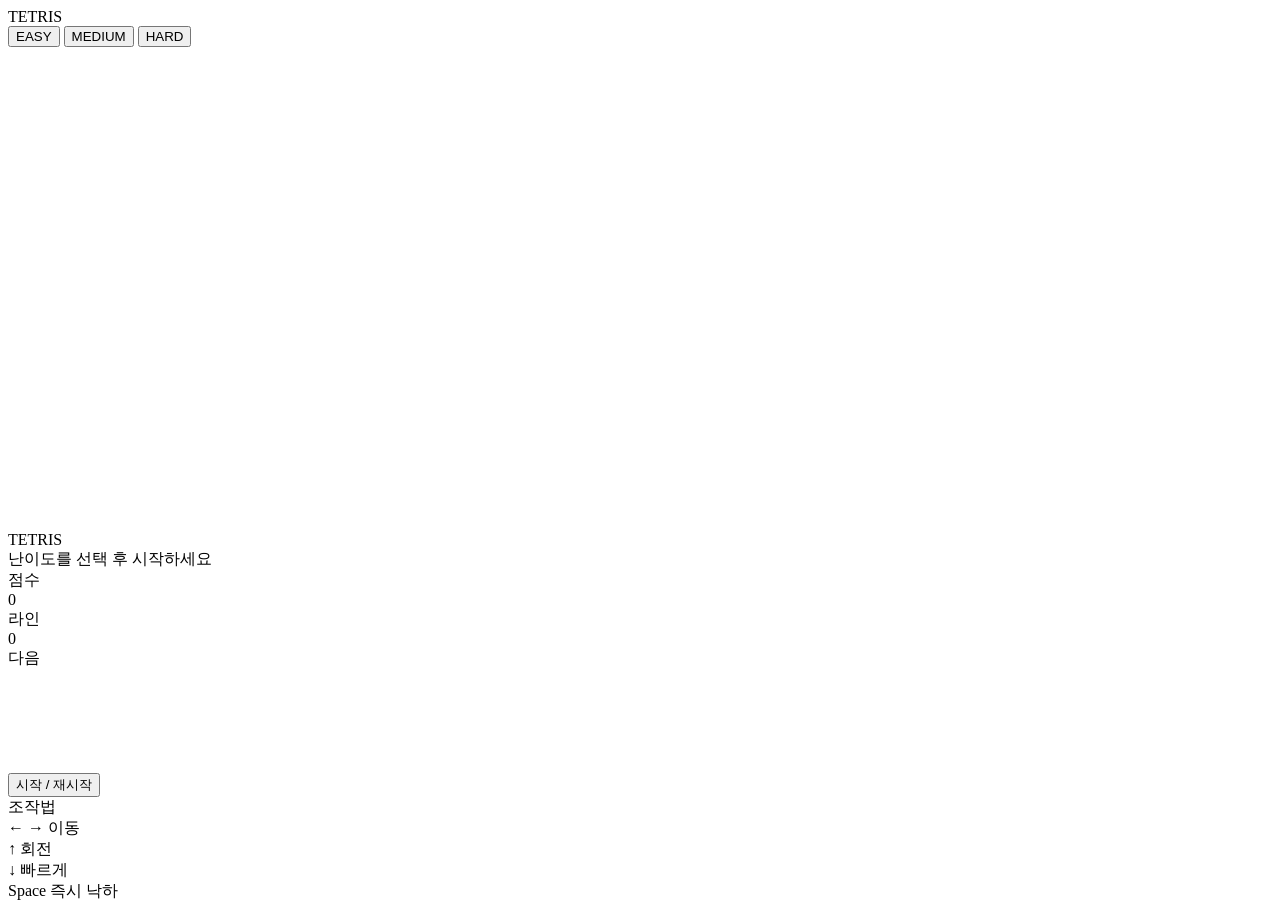
==== index.html @ 0c6dada8 "Update index.html" ====
<!DOCTYPE html>
<html lang="ko">
<head>
  <meta charset="UTF-8" />
  <meta name="viewport" content="width=device-width, initial-scale=1.0" />
  <title>테트리스</title>
  <link rel="stylesheet" href="style.css" />
</head>
<body>
  <div id="app">
    <div id="title">TETRIS</div>

    <div id="difficulty-bar">
      <button class="diff-btn active" data-diff="easy">EASY</button>
      <button class="diff-btn" data-diff="medium">MEDIUM</button>
      <button class="diff-btn" data-diff="hard">HARD</button>
    </div>

    <div id="game-area">
      <div id="board-wrap">
        <canvas id="board" width="240" height="480"></canvas>
        <div id="overlay">
          <div id="overlay-title">TETRIS</div>
          <div id="overlay-sub">난이도를 선택 후 시작하세요</div>
        </div>
      </div>
      <div id="side">
        <div class="panel">
          <div class="panel-label">점수</div>
          <div class="panel-value" id="score">0</div>
        </div>
        <div class="panel">
          <div class="panel-label">라인</div>
          <div class="panel-value" id="lines">0</div>
        </div>
        <div class="panel">
          <div class="panel-label">다음</div>
          <canvas id="next" width="100" height="100"></canvas>
        </div>
        <button id="btn-start">시작 / 재시작</button>
        <div class="panel">
          <div class="panel-label">조작법</div>
          <div id="controls-hint">
            ← → 이동<br />
            ↑ 회전<br />
            ↓ 빠르게<br />
            Space 즉시 낙하
          </div>
        </div>
      </div>
    </div>
  </div>
  <script src="tetris.js"></script>
</body>
</html>
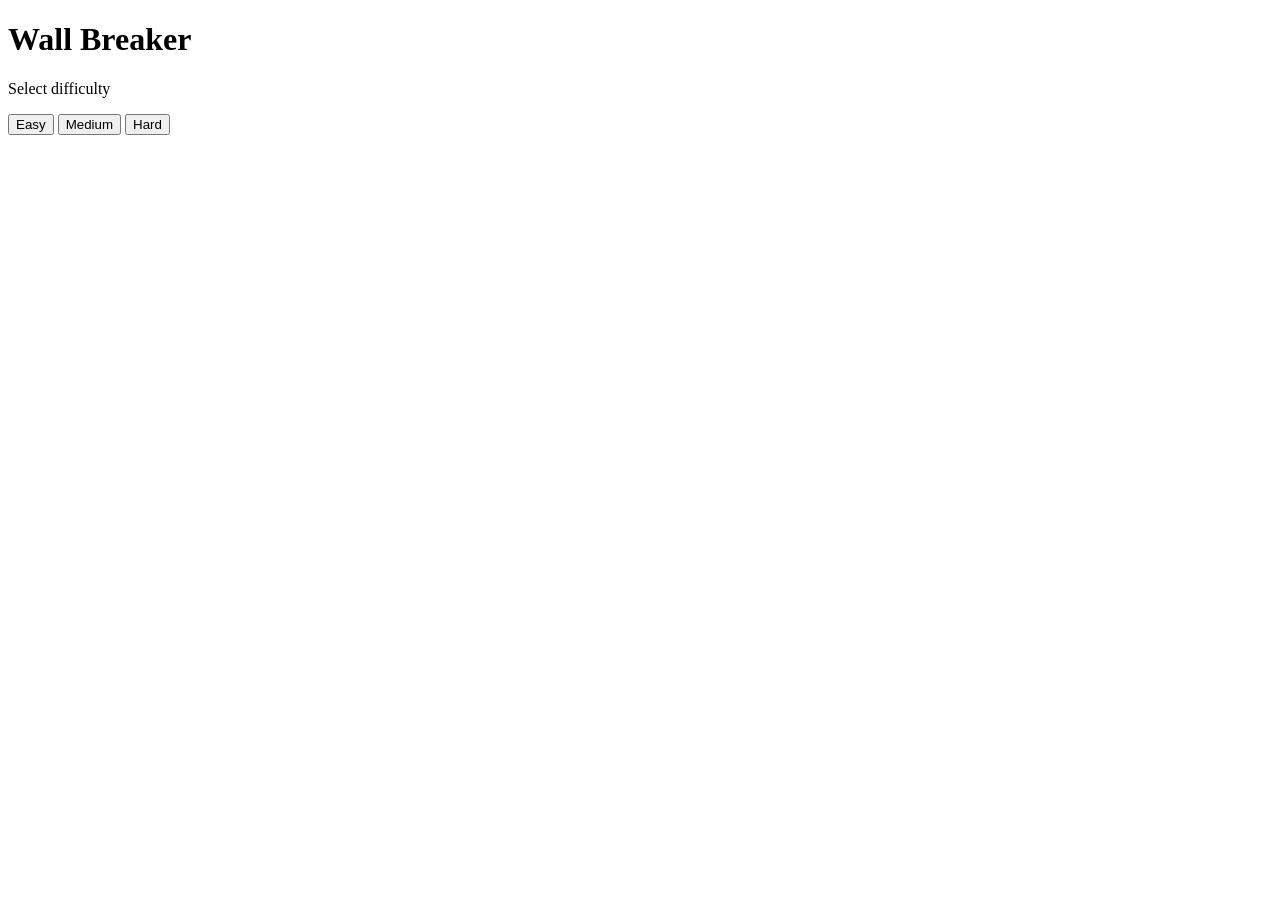
==== commit cccf94ed: "Replace Tetris with Wall Breaker in index.html" ====
--- a/index.html
+++ b/index.html
@@ -1,56 +1,46 @@
 <!DOCTYPE html>
-<html lang="ko">
+<html lang="en">
 <head>
   <meta charset="UTF-8" />
-  <meta name="viewport" content="width=device-width, initial-scale=1.0" />
-  <title>테트리스</title>
+  <meta name="viewport" content="width=device-width, initial-scale=1.0"/>
+  <title>Wall Breaker</title>
   <link rel="stylesheet" href="style.css" />
 </head>
 <body>
-  <div id="app">
-    <div id="title">TETRIS</div>
 
-    <div id="difficulty-bar">
-      <button class="diff-btn active" data-diff="easy">EASY</button>
-      <button class="diff-btn" data-diff="medium">MEDIUM</button>
-      <button class="diff-btn" data-diff="hard">HARD</button>
+  <div id="wb-wrap">
+
+    <!-- Mode selection screen -->
+    <div id="wb-mode-screen">
+      <h1>Wall Breaker</h1>
+      <p>Select difficulty</p>
+      <div id="wb-mode-btns">
+        <button class="wb-mode-btn" onclick="WB.startGame('easy')">Easy</button>
+        <button class="wb-mode-btn" onclick="WB.startGame('medium')">Medium</button>
+        <button class="wb-mode-btn" onclick="WB.startGame('hard')">Hard</button>
+      </div>
     </div>
 
-    <div id="game-area">
-      <div id="board-wrap">
-        <canvas id="board" width="240" height="480"></canvas>
-        <div id="overlay">
-          <div id="overlay-title">TETRIS</div>
-          <div id="overlay-sub">난이도를 선택 후 시작하세요</div>
-        </div>
+    <!-- Game screen (hidden until mode is chosen) -->
+    <div id="wb-game-screen" style="display:none;">
+      <div id="wb-hud">
+        <span>Score: <b id="wb-score">0</b></span>
+        <span>Level: <b id="wb-level">1</b></span>
+        <span id="wb-mode-label"></span>
+        <span>Lives: <b id="wb-lives">♥ ♥ ♥</b></span>
       </div>
-      <div id="side">
-        <div class="panel">
-          <div class="panel-label">점수</div>
-          <div class="panel-value" id="score">0</div>
-        </div>
-        <div class="panel">
-          <div class="panel-label">라인</div>
-          <div class="panel-value" id="lines">0</div>
-        </div>
-        <div class="panel">
-          <div class="panel-label">다음</div>
-          <canvas id="next" width="100" height="100"></canvas>
-        </div>
-        <button id="btn-start">시작 / 재시작</button>
-        <div class="panel">
-          <div class="panel-label">조작법</div>
-          <div id="controls-hint">
-            ← → 이동<br />
-            ↑ 회전<br />
-            ↓ 빠르게<br />
-            Space 즉시 낙하
-          </div>
-        </div>
+      <canvas id="wb-canvas" width="480" height="520"></canvas>
+      <div id="wb-msg">Press SPACE or click to launch</div>
+      <div id="wb-btns">
+        <button class="wb-btn" onclick="WB.backToMenu()">Menu</button>
+        <button class="wb-btn" onclick="WB.restart()">Restart</button>
       </div>
     </div>
+
   </div>
-  <script src="tetris.js"></script>
+
+  <script src="game.js"></script>
 </body>
 </html>
 
+
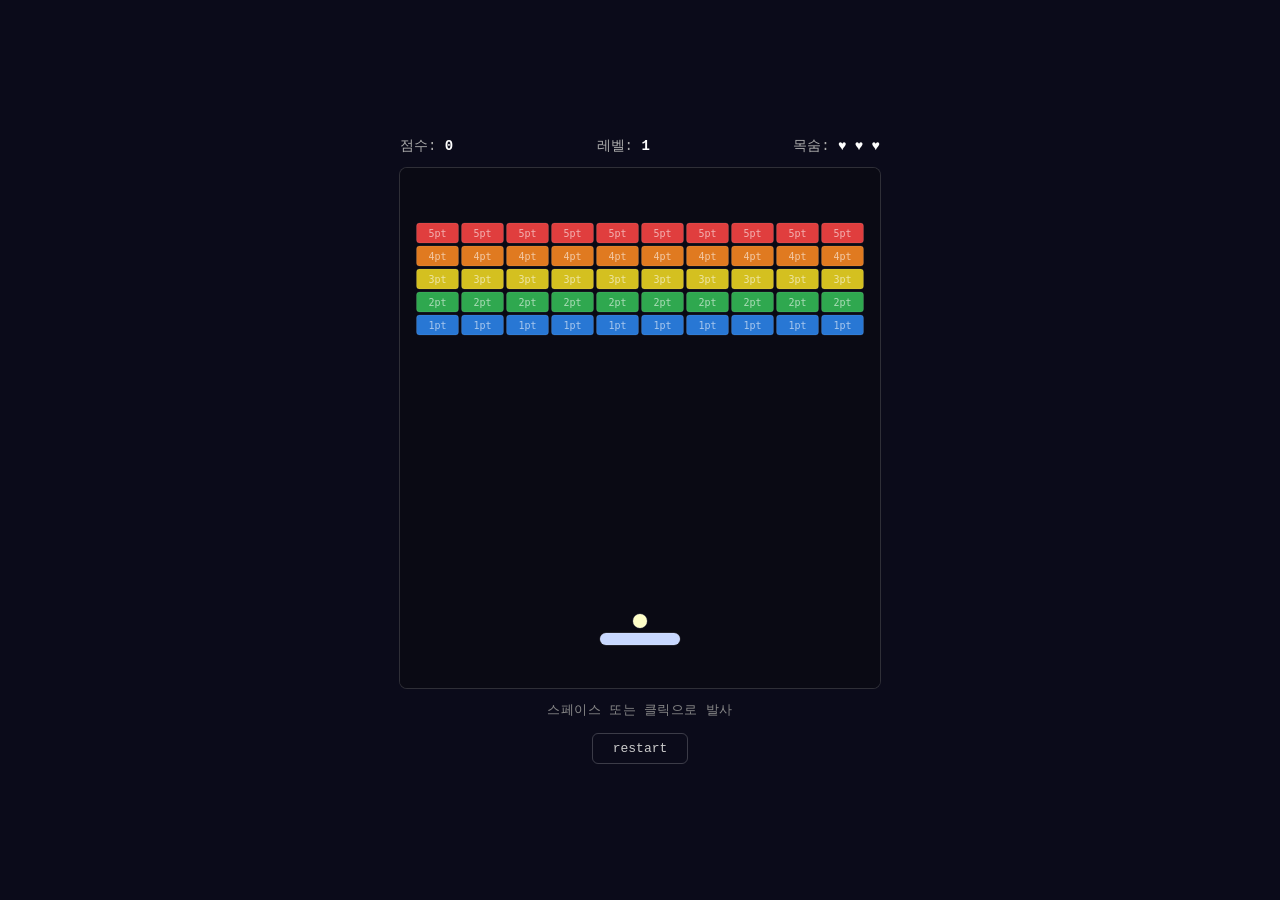
==== commit f8ad0041: "Add files via upload" ====
--- a/index.html
+++ b/index.html
@@ -1,46 +1,28 @@
-<!DOCTYPE html>
-<html lang="en">
-<head>
-  <meta charset="UTF-8" />
-  <meta name="viewport" content="width=device-width, initial-scale=1.0"/>
-  <title>Wall Breaker</title>
-  <link rel="stylesheet" href="style.css" />
-</head>
-<body>
-
-  <div id="wb-wrap">
-
-    <!-- Mode selection screen -->
-    <div id="wb-mode-screen">
-      <h1>Wall Breaker</h1>
-      <p>Select difficulty</p>
-      <div id="wb-mode-btns">
-        <button class="wb-mode-btn" onclick="WB.startGame('easy')">Easy</button>
-        <button class="wb-mode-btn" onclick="WB.startGame('medium')">Medium</button>
-        <button class="wb-mode-btn" onclick="WB.startGame('hard')">Hard</button>
-      </div>
-    </div>
-
-    <!-- Game screen (hidden until mode is chosen) -->
-    <div id="wb-game-screen" style="display:none;">
-      <div id="wb-hud">
-        <span>Score: <b id="wb-score">0</b></span>
-        <span>Level: <b id="wb-level">1</b></span>
-        <span id="wb-mode-label"></span>
-        <span>Lives: <b id="wb-lives">♥ ♥ ♥</b></span>
-      </div>
-      <canvas id="wb-canvas" width="480" height="520"></canvas>
-      <div id="wb-msg">Press SPACE or click to launch</div>
-      <div id="wb-btns">
-        <button class="wb-btn" onclick="WB.backToMenu()">Menu</button>
-        <button class="wb-btn" onclick="WB.restart()">Restart</button>
-      </div>
-    </div>
-
-  </div>
-
-  <script src="game.js"></script>
-</body>
-</html>
-
-
+<!DOCTYPE html>
+<html lang="ko">
+<head>
+  <meta charset="UTF-8" />
+  <meta name="viewport" content="width=device-width, initial-scale=1.0"/>
+  <title>Wall Breaker</title>
+  <link rel="stylesheet" href="style.css" />
+</head>
+<body>
+
+  <div id="wb-wrap">
+    <div id="wb-hud">
+      <span>점수: <b id="wb-score">0</b></span>
+      <span>레벨: <b id="wb-level">1</b></span>
+      <span>목숨: <b id="wb-lives">♥ ♥ ♥</b></span>
+    </div>
+    <canvas id="wb-canvas" width="480" height="520"></canvas>
+    <div id="wb-msg">space or click to shoot></div>
+    <div id="wb-btns">
+      <button class="wb-btn" onclick="WB.restart()">restart</button>
+    </div>
+</div> 
+
+
+  <script src="game.js"></script>
+</body>
+</html>
+
--- a/style.css
+++ b/style.css
@@ -0,0 +1,85 @@
+/* ── Reset & Base ───────────────────────────────────────────── */
+*, *::before, *::after {
+    box-sizing: border-box;
+    margin: 0;
+    padding: 0;
+  }
+  
+  body {
+    background: #0b0b1a;
+    display: flex;
+    justify-content: center;
+    align-items: center;
+    min-height: 100vh;
+    font-family: 'Courier New', Courier, monospace;
+    color: #ccc;
+  }
+  
+  /* ── Layout Wrapper ─────────────────────────────────────────── */
+  #wb-wrap {
+    display: flex;
+    flex-direction: column;
+    align-items: center;
+    gap: 12px;
+    padding: 20px;
+  }
+  
+  /* ── HUD (점수 / 레벨 / 목숨) ───────────────────────────────── */
+  #wb-hud {
+    display: flex;
+    justify-content: space-between;
+    width: 480px;
+    font-size: 14px;
+    color: #aaa;
+  }
+  
+  #wb-hud b {
+    color: #ffffff;
+    font-weight: 600;
+  }
+  
+  /* ── Canvas ─────────────────────────────────────────────────── */
+  #wb-canvas {
+    display: block;
+    border: 1px solid rgba(255, 255, 255, 0.15);
+    border-radius: 8px;
+    background: #0a0a14;
+    cursor: none;
+  }
+  
+  /* ── 상태 메시지 ─────────────────────────────────────────────── */
+  #wb-msg {
+    font-size: 13px;
+    color: #888;
+    height: 20px;
+    letter-spacing: 0.03em;
+  }
+  
+  /* ── 버튼 ────────────────────────────────────────────────────── */
+  #wb-btns {
+    display: flex;
+    gap: 8px;
+  }
+  
+  .wb-btn {
+    font-family: 'Courier New', Courier, monospace;
+    font-size: 13px;
+    padding: 7px 20px;
+    border-radius: 6px;
+    border: 1px solid rgba(255, 255, 255, 0.2);
+    background: transparent;
+    color: #ccc;
+    cursor: pointer;
+    transition: background 0.15s, color 0.15s;
+  }
+  
+  .wb-btn:hover {
+    background: rgba(255, 255, 255, 0.08);
+    color: #fff;
+  }
+  
+  .wb-btn:active {
+    transform: scale(0.97);
+  }
+
+
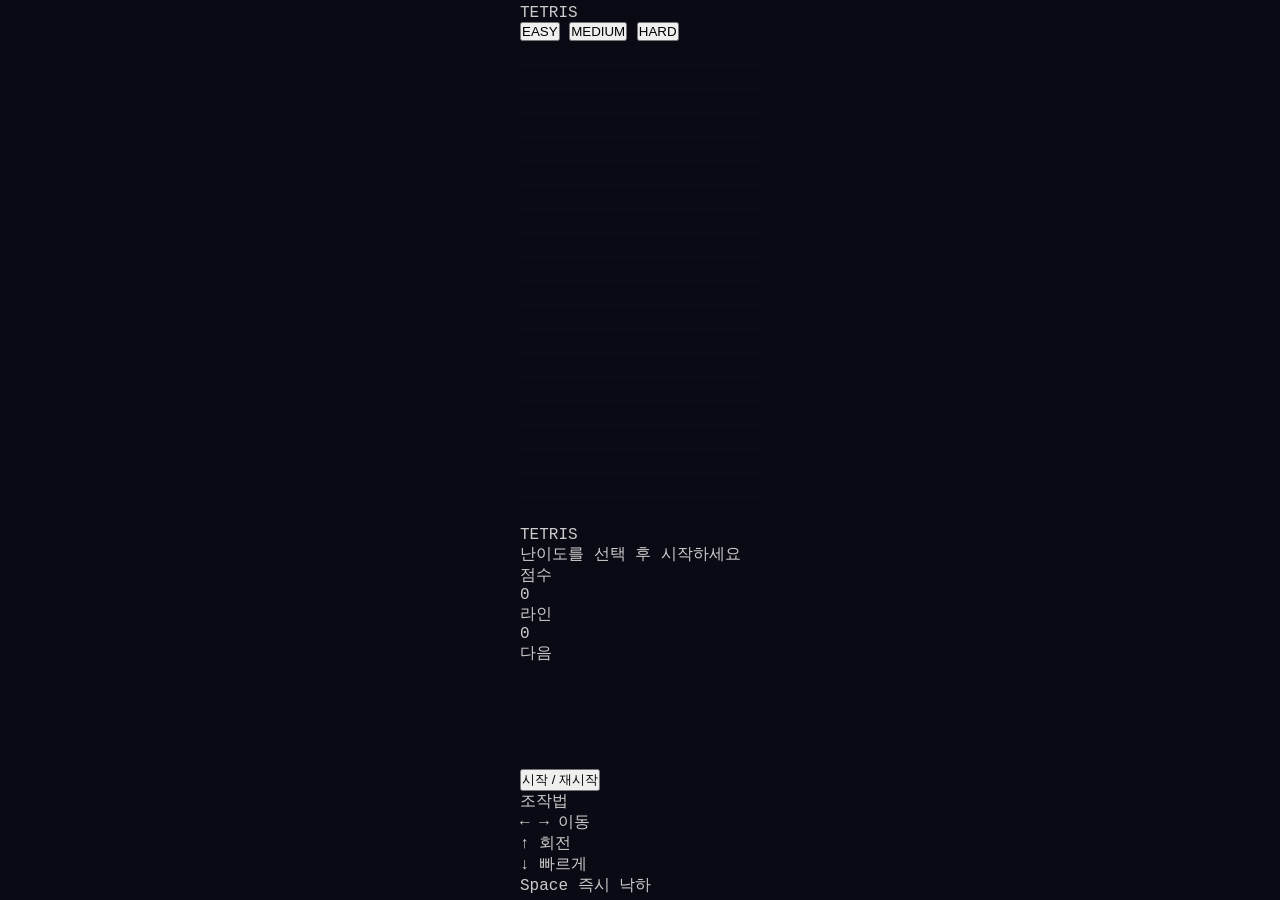
==== commit c5c0d010: "Replace Wall Breaker with Tetris in index.html" ====
--- a/index.html
+++ b/index.html
@@ -1,28 +1,57 @@
-<!DOCTYPE html>
-<html lang="ko">
-<head>
-  <meta charset="UTF-8" />
-  <meta name="viewport" content="width=device-width, initial-scale=1.0"/>
-  <title>Wall Breaker</title>
-  <link rel="stylesheet" href="style.css" />
-</head>
-<body>
-
-  <div id="wb-wrap">
-    <div id="wb-hud">
-      <span>점수: <b id="wb-score">0</b></span>
-      <span>레벨: <b id="wb-level">1</b></span>
-      <span>목숨: <b id="wb-lives">♥ ♥ ♥</b></span>
-    </div>
-    <canvas id="wb-canvas" width="480" height="520"></canvas>
-    <div id="wb-msg">space or click to shoot></div>
-    <div id="wb-btns">
-      <button class="wb-btn" onclick="WB.restart()">restart</button>
-    </div>
-</div> 
-
-
-  <script src="game.js"></script>
-</body>
-</html>
-
+<!DOCTYPE html>
+<html lang="ko">
+<head>
+  <meta charset="UTF-8" />
+  <meta name="viewport" content="width=device-width, initial-scale=1.0" />
+  <title>테트리스</title>
+  <link rel="stylesheet" href="style.css" />
+</head>
+<body>
+  <div id="app">
+    <div id="title">TETRIS</div>
+
+    <div id="difficulty-bar">
+      <button class="diff-btn active" data-diff="easy">EASY</button>
+      <button class="diff-btn" data-diff="medium">MEDIUM</button>
+      <button class="diff-btn" data-diff="hard">HARD</button>
+    </div>
+
+    <div id="game-area">
+      <div id="board-wrap">
+        <canvas id="board" width="240" height="480"></canvas>
+        <div id="overlay">
+          <div id="overlay-title">TETRIS</div>
+          <div id="overlay-sub">난이도를 선택 후 시작하세요</div>
+        </div>
+      </div>
+      <div id="side">
+        <div class="panel">
+          <div class="panel-label">점수</div>
+          <div class="panel-value" id="score">0</div>
+        </div>
+        <div class="panel">
+          <div class="panel-label">라인</div>
+          <div class="panel-value" id="lines">0</div>
+        </div>
+        <div class="panel">
+          <div class="panel-label">다음</div>
+          <canvas id="next" width="100" height="100"></canvas>
+        </div>
+        <button id="btn-start">시작 / 재시작</button>
+        <div class="panel">
+          <div class="panel-label">조작법</div>
+          <div id="controls-hint">
+            ← → 이동<br />
+            ↑ 회전<br />
+            ↓ 빠르게<br />
+            Space 즉시 낙하
+          </div>
+        </div>
+      </div>
+    </div>
+  </div>
+  <script src="tetris.js"></script>
+</body>
+</html>
+
+
--- a/style.css
+++ b/style.css
@@ -1,85 +1,155 @@
-/* ── Reset & Base ───────────────────────────────────────────── */
-*, *::before, *::after {
-    box-sizing: border-box;
-    margin: 0;
-    padding: 0;
-  }
-  
-  body {
-    background: #0b0b1a;
-    display: flex;
-    justify-content: center;
-    align-items: center;
-    min-height: 100vh;
-    font-family: 'Courier New', Courier, monospace;
-    color: #ccc;
-  }
-  
-  /* ── Layout Wrapper ─────────────────────────────────────────── */
-  #wb-wrap {
-    display: flex;
-    flex-direction: column;
-    align-items: center;
-    gap: 12px;
-    padding: 20px;
-  }
-  
-  /* ── HUD (점수 / 레벨 / 목숨) ───────────────────────────────── */
-  #wb-hud {
-    display: flex;
-    justify-content: space-between;
-    width: 480px;
-    font-size: 14px;
-    color: #aaa;
-  }
-  
-  #wb-hud b {
-    color: #ffffff;
-    font-weight: 600;
-  }
-  
-  /* ── Canvas ─────────────────────────────────────────────────── */
-  #wb-canvas {
-    display: block;
-    border: 1px solid rgba(255, 255, 255, 0.15);
-    border-radius: 8px;
-    background: #0a0a14;
-    cursor: none;
-  }
-  
-  /* ── 상태 메시지 ─────────────────────────────────────────────── */
-  #wb-msg {
-    font-size: 13px;
-    color: #888;
-    height: 20px;
-    letter-spacing: 0.03em;
-  }
-  
-  /* ── 버튼 ────────────────────────────────────────────────────── */
-  #wb-btns {
-    display: flex;
-    gap: 8px;
-  }
-  
-  .wb-btn {
-    font-family: 'Courier New', Courier, monospace;
-    font-size: 13px;
-    padding: 7px 20px;
-    border-radius: 6px;
-    border: 1px solid rgba(255, 255, 255, 0.2);
-    background: transparent;
-    color: #ccc;
-    cursor: pointer;
-    transition: background 0.15s, color 0.15s;
-  }
-  
-  .wb-btn:hover {
-    background: rgba(255, 255, 255, 0.08);
-    color: #fff;
-  }
-  
-  .wb-btn:active {
-    transform: scale(0.97);
-  }
-
-
+/* ── Reset & Base ───────────────────────────────────────────── */
+*, *::before, *::after {
+    box-sizing: border-box;
+    margin: 0;
+    padding: 0;
+  }
+  
+  body {
+    background: #0a0a14;
+    display: flex;
+    justify-content: center;
+    align-items: center;
+    min-height: 100vh;
+    font-family: 'Courier New', Courier, monospace;
+    color: #ccc;
+  }
+  
+  /* ── Layout Wrapper ─────────────────────────────────────────── */
+  #wb-wrap {
+    display: flex;
+    flex-direction: column;
+    align-items: center;
+    gap: 12px;
+    padding: 20px;
+  }
+  
+  /* ── Mode Selection Screen ──────────────────────────────────── */
+  #wb-mode-screen {
+    display: flex;
+    flex-direction: column;
+    align-items: center;
+    gap: 24px;
+    padding: 60px 40px;
+  }
+  
+  #wb-mode-screen h1 {
+    font-size: 36px;
+    color: #ffffff;
+    letter-spacing: 0.08em;
+  }
+  
+  #wb-mode-screen p {
+    font-size: 14px;
+    color: #888;
+    letter-spacing: 0.05em;
+  }
+  
+  #wb-mode-btns {
+    display: flex;
+    gap: 16px;
+    margin-top: 8px;
+  }
+  
+  .wb-mode-btn {
+    font-family: 'Courier New', Courier, monospace;
+    font-size: 15px;
+    padding: 12px 32px;
+    border-radius: 8px;
+    border: 1px solid rgba(255, 255, 255, 0.25);
+    background: transparent;
+    color: #ddd;
+    cursor: pointer;
+    letter-spacing: 0.05em;
+    transition: background 0.15s, color 0.15s, border-color 0.15s;
+  }
+  
+  .wb-mode-btn:hover {
+    background: rgba(255, 255, 255, 0.08);
+    color: #fff;
+    border-color: rgba(255, 255, 255, 0.5);
+  }
+  
+  /* Color-code each difficulty button */
+  .wb-mode-btn:nth-child(1) { border-color: #2fa84f; color: #2fa84f; }
+  .wb-mode-btn:nth-child(1):hover { background: rgba(47,168,79,0.12); color: #5fcf7a; }
+  
+  .wb-mode-btn:nth-child(2) { border-color: #e07a20; color: #e07a20; }
+  .wb-mode-btn:nth-child(2):hover { background: rgba(224,122,32,0.12); color: #f0a050; }
+  
+  .wb-mode-btn:nth-child(3) { border-color: #e03e3e; color: #e03e3e; }
+  .wb-mode-btn:nth-child(3):hover { background: rgba(224,62,62,0.12); color: #f07070; }
+  
+  /* ── HUD (Score / Level / Mode / Lives) ─────────────────────── */
+  #wb-hud {
+    display: flex;
+    justify-content: space-between;
+    align-items: center;
+    width: 480px;
+    font-size: 13px;
+    color: #aaa;
+  }
+  
+  #wb-hud b {
+    color: #ffffff;
+    font-weight: 600;
+  }
+  
+  #wb-mode-label {
+    font-size: 11px;
+    padding: 2px 10px;
+    border-radius: 20px;
+    border: 1px solid;
+    letter-spacing: 0.06em;
+    text-transform: uppercase;
+  }
+  
+  #wb-mode-label.easy   { color: #2fa84f; border-color: #2fa84f; }
+  #wb-mode-label.medium { color: #e07a20; border-color: #e07a20; }
+  #wb-mode-label.hard   { color: #e03e3e; border-color: #e03e3e; }
+  
+  /* ── Canvas ─────────────────────────────────────────────────── */
+  #wb-canvas {
+    display: block;
+    border: 1px solid rgba(255, 255, 255, 0.15);
+    border-radius: 8px;
+    background: #0a0a14;
+    cursor: none;
+  }
+  
+  /* ── Status Message ─────────────────────────────────────────── */
+  #wb-msg {
+    font-size: 13px;
+    color: #888;
+    height: 20px;
+    letter-spacing: 0.03em;
+  }
+  
+  /* ── Buttons ────────────────────────────────────────────────── */
+  #wb-btns {
+    display: flex;
+    gap: 8px;
+  }
+  
+  .wb-btn {
+    font-family: 'Courier New', Courier, monospace;
+    font-size: 13px;
+    padding: 7px 20px;
+    border-radius: 6px;
+    border: 1px solid rgba(255, 255, 255, 0.2);
+    background: transparent;
+    color: #ccc;
+    cursor: pointer;
+    transition: background 0.15s, color 0.15s;
+  }
+  
+  .wb-btn:hover {
+    background: rgba(255, 255, 255, 0.08);
+    color: #fff;
+  }
+  
+  .wb-btn:active {
+    transform: scale(0.97);
+  }
+
+  
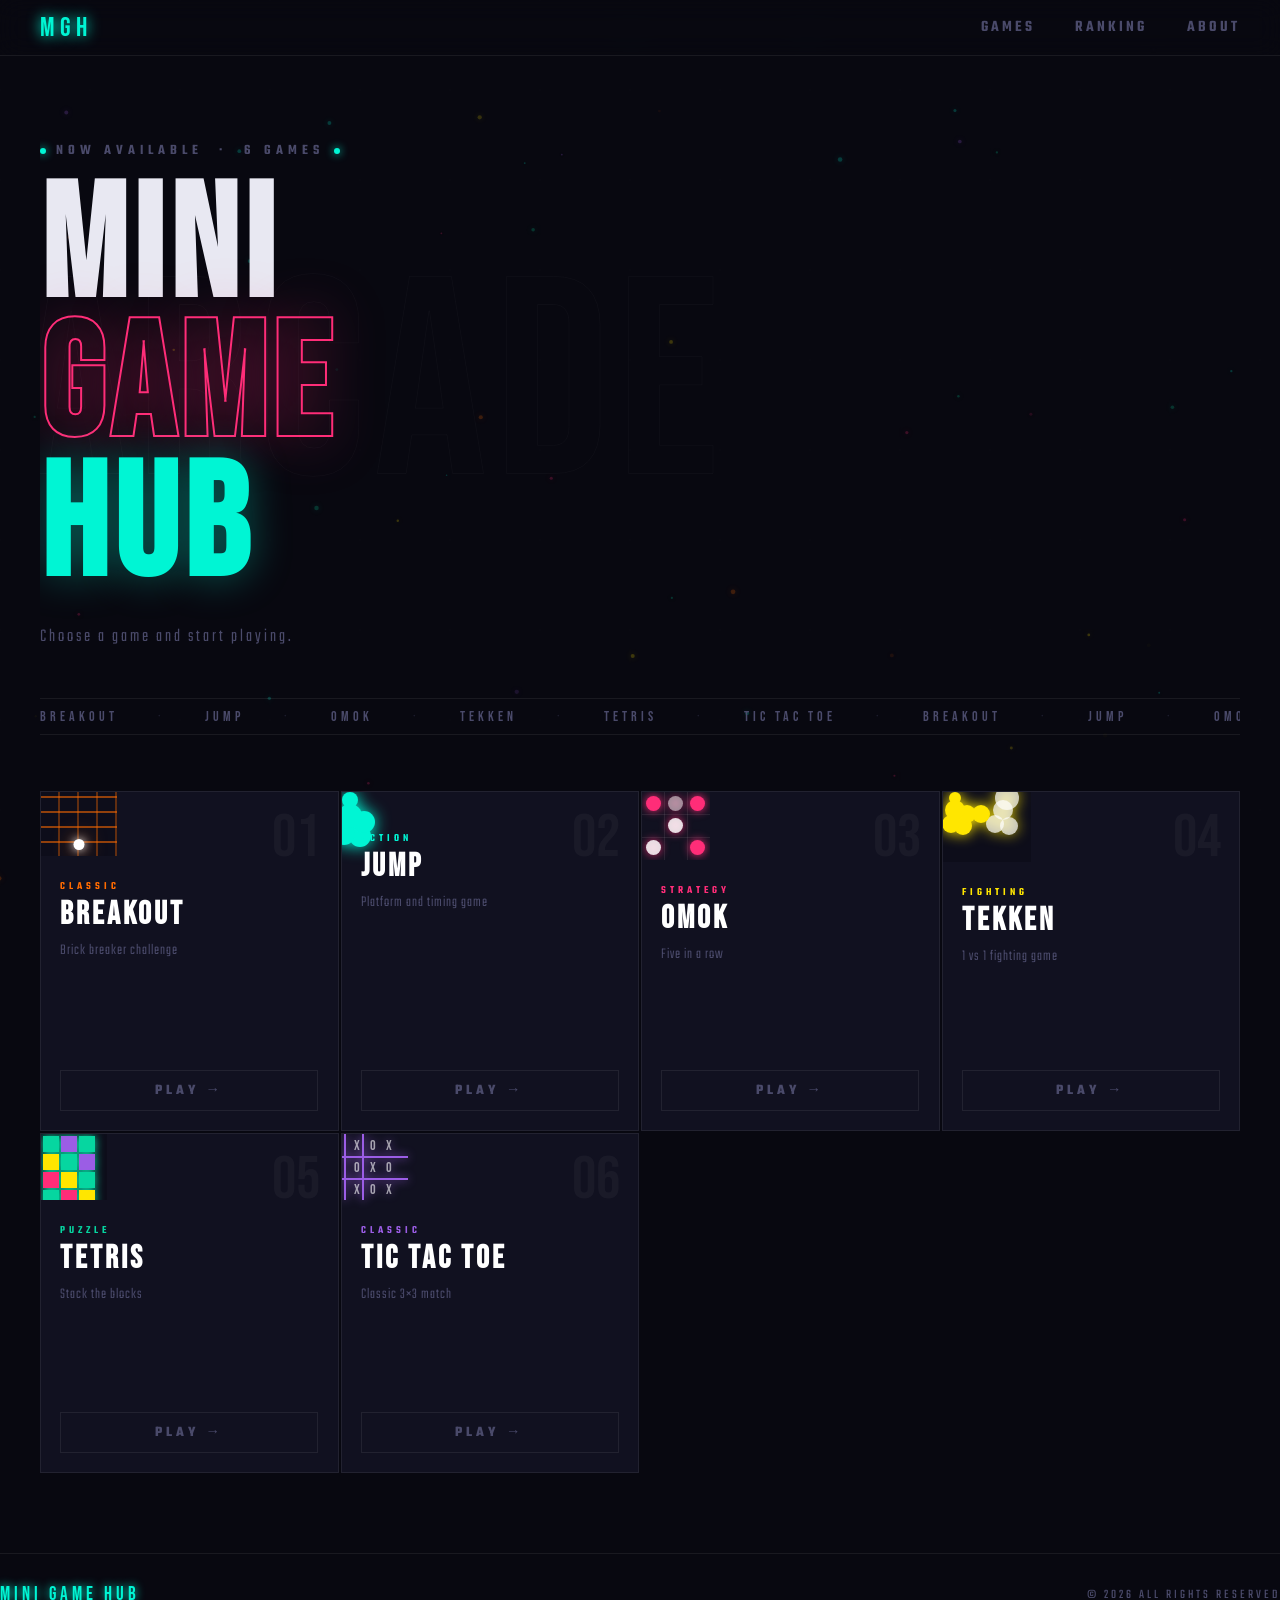
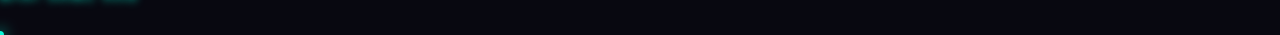
==== commit 0548f26c: "first commit" ====
--- a/index.html
+++ b/index.html
@@ -1,57 +1,143 @@
-<!DOCTYPE html>
-<html lang="ko">
-<head>
-  <meta charset="UTF-8" />
-  <meta name="viewport" content="width=device-width, initial-scale=1.0" />
-  <title>테트리스</title>
-  <link rel="stylesheet" href="style.css" />
-</head>
-<body>
-  <div id="app">
-    <div id="title">TETRIS</div>
-
-    <div id="difficulty-bar">
-      <button class="diff-btn active" data-diff="easy">EASY</button>
-      <button class="diff-btn" data-diff="medium">MEDIUM</button>
-      <button class="diff-btn" data-diff="hard">HARD</button>
-    </div>
-
-    <div id="game-area">
-      <div id="board-wrap">
-        <canvas id="board" width="240" height="480"></canvas>
-        <div id="overlay">
-          <div id="overlay-title">TETRIS</div>
-          <div id="overlay-sub">난이도를 선택 후 시작하세요</div>
-        </div>
-      </div>
-      <div id="side">
-        <div class="panel">
-          <div class="panel-label">점수</div>
-          <div class="panel-value" id="score">0</div>
-        </div>
-        <div class="panel">
-          <div class="panel-label">라인</div>
-          <div class="panel-value" id="lines">0</div>
-        </div>
-        <div class="panel">
-          <div class="panel-label">다음</div>
-          <canvas id="next" width="100" height="100"></canvas>
-        </div>
-        <button id="btn-start">시작 / 재시작</button>
-        <div class="panel">
-          <div class="panel-label">조작법</div>
-          <div id="controls-hint">
-            ← → 이동<br />
-            ↑ 회전<br />
-            ↓ 빠르게<br />
-            Space 즉시 낙하
-          </div>
-        </div>
-      </div>
-    </div>
-  </div>
-  <script src="tetris.js"></script>
-</body>
-</html>
-
-
+<!DOCTYPE html>
+<html lang="en">
+<head>
+  <meta charset="UTF-8" />
+  <meta name="viewport" content="width=device-width, initial-scale=1.0" />
+  <title>Mini Game Hub</title>
+  <link rel="preconnect" href="https://fonts.googleapis.com" />
+  <link href="https://fonts.googleapis.com/css2?family=Bebas+Neue&family=Teko:wght@300;400;600;700&family=Black+Han+Sans&display=swap" rel="stylesheet" />
+  <link rel="stylesheet" href="style.css" />
+</head>
+<body>
+
+  <canvas id="bg-canvas"></canvas>
+
+  <nav class="nav">
+    <span class="nav-logo">MGH</span>
+    <ul class="nav-links">
+      <li><a href="#">GAMES</a></li>
+      <li><a href="#">RANKING</a></li>
+      <li><a href="#">ABOUT</a></li>
+    </ul>
+  </nav>
+
+  <div class="page">
+
+    <header class="hero">
+      <div class="hero-bg-text" aria-hidden="true">ARCADE</div>
+      <div class="hero-eyebrow">
+        <span class="dot"></span>
+        NOW AVAILABLE &nbsp;·&nbsp; 6 GAMES
+        <span class="dot"></span>
+      </div>
+      <h1 class="hero-title">
+        <span class="t1">MINI</span>
+        <span class="t2">GAME</span>
+        <span class="t3">HUB</span>
+      </h1>
+      <p class="hero-sub">Choose a game and start playing.</p>
+    </header>
+
+    <div class="ticker" aria-hidden="true">
+      <div class="ticker-track">
+        <span>BREAKOUT</span><span class="sep">·</span>
+        <span>JUMP</span><span class="sep">·</span>
+        <span>OMOK</span><span class="sep">·</span>
+        <span>TEKKEN</span><span class="sep">·</span>
+        <span>TETRIS</span><span class="sep">·</span>
+        <span>TIC TAC TOE</span><span class="sep">·</span>
+        <span>BREAKOUT</span><span class="sep">·</span>
+        <span>JUMP</span><span class="sep">·</span>
+        <span>OMOK</span><span class="sep">·</span>
+        <span>TEKKEN</span><span class="sep">·</span>
+        <span>TETRIS</span><span class="sep">·</span>
+        <span>TIC TAC TOE</span><span class="sep">·</span>
+      </div>
+    </div>
+
+    <main class="games-grid">
+
+      <a class="game-card" href="games/breakOut/index.html" data-color="#ff6b00">
+        <div class="card-index">01</div>
+        <div class="card-art breakout-art"></div>
+        <div class="card-body">
+          <span class="card-tag">CLASSIC</span>
+          <h2 class="card-title">BreakOut</h2>
+          <p class="card-desc">Brick breaker challenge</p>
+        </div>
+        <div class="card-arrow">PLAY →</div>
+        <div class="card-glow"></div>
+      </a>
+
+      <a class="game-card" href="games/jump/index.html" data-color="#00f5d4">
+        <div class="card-index">02</div>
+        <div class="card-art jump-art"></div>
+        <div class="card-body">
+          <span class="card-tag">ACTION</span>
+          <h2 class="card-title">Jump</h2>
+          <p class="card-desc">Platform and timing game</p>
+        </div>
+        <div class="card-arrow">PLAY →</div>
+        <div class="card-glow"></div>
+      </a>
+
+      <a class="game-card" href="games/omok/index.html" data-color="#ff2d78">
+        <div class="card-index">03</div>
+        <div class="card-art omok-art"></div>
+        <div class="card-body">
+          <span class="card-tag">STRATEGY</span>
+          <h2 class="card-title">Omok</h2>
+          <p class="card-desc">Five in a row</p>
+        </div>
+        <div class="card-arrow">PLAY →</div>
+        <div class="card-glow"></div>
+      </a>
+
+      <a class="game-card" href="games/tekken/index.html" data-color="#ffe600">
+        <div class="card-index">04</div>
+        <div class="card-art tekken-art"></div>
+        <div class="card-body">
+          <span class="card-tag">FIGHTING</span>
+          <h2 class="card-title">Tekken</h2>
+          <p class="card-desc">1 vs 1 fighting game</p>
+        </div>
+        <div class="card-arrow">PLAY →</div>
+        <div class="card-glow"></div>
+      </a>
+
+      <a class="game-card" href="games/tetris/index.html" data-color="#06d6a0">
+        <div class="card-index">05</div>
+        <div class="card-art tetris-art"></div>
+        <div class="card-body">
+          <span class="card-tag">PUZZLE</span>
+          <h2 class="card-title">Tetris</h2>
+          <p class="card-desc">Stack the blocks</p>
+        </div>
+        <div class="card-arrow">PLAY →</div>
+        <div class="card-glow"></div>
+      </a>
+
+      <a class="game-card" href="games/tictactoe/index.html" data-color="#9b5de5">
+        <div class="card-index">06</div>
+        <div class="card-art tictactoe-art"></div>
+        <div class="card-body">
+          <span class="card-tag">CLASSIC</span>
+          <h2 class="card-title">Tic Tac Toe</h2>
+          <p class="card-desc">Classic 3×3 match</p>
+        </div>
+        <div class="card-arrow">PLAY →</div>
+        <div class="card-glow"></div>
+      </a>
+
+    </main>
+  </div>
+
+  <footer class="footer">
+    <span class="footer-logo">MINI GAME HUB</span>
+    <span class="footer-copy">© 2026 ALL RIGHTS RESERVED</span>
+  </footer>
+
+  <script src="main.js"></script>
+</body>
+</html>
+
--- a/style.css
+++ b/style.css
@@ -1,155 +1,596 @@
-/* ── Reset & Base ───────────────────────────────────────────── */
-*, *::before, *::after {
-    box-sizing: border-box;
-    margin: 0;
-    padding: 0;
-  }
-  
-  body {
-    background: #0a0a14;
-    display: flex;
-    justify-content: center;
-    align-items: center;
-    min-height: 100vh;
-    font-family: 'Courier New', Courier, monospace;
-    color: #ccc;
-  }
-  
-  /* ── Layout Wrapper ─────────────────────────────────────────── */
-  #wb-wrap {
-    display: flex;
-    flex-direction: column;
-    align-items: center;
-    gap: 12px;
-    padding: 20px;
-  }
-  
-  /* ── Mode Selection Screen ──────────────────────────────────── */
-  #wb-mode-screen {
-    display: flex;
-    flex-direction: column;
-    align-items: center;
-    gap: 24px;
-    padding: 60px 40px;
-  }
-  
-  #wb-mode-screen h1 {
-    font-size: 36px;
-    color: #ffffff;
-    letter-spacing: 0.08em;
-  }
-  
-  #wb-mode-screen p {
-    font-size: 14px;
-    color: #888;
-    letter-spacing: 0.05em;
-  }
-  
-  #wb-mode-btns {
-    display: flex;
-    gap: 16px;
-    margin-top: 8px;
-  }
-  
-  .wb-mode-btn {
-    font-family: 'Courier New', Courier, monospace;
-    font-size: 15px;
-    padding: 12px 32px;
-    border-radius: 8px;
-    border: 1px solid rgba(255, 255, 255, 0.25);
-    background: transparent;
-    color: #ddd;
-    cursor: pointer;
-    letter-spacing: 0.05em;
-    transition: background 0.15s, color 0.15s, border-color 0.15s;
-  }
-  
-  .wb-mode-btn:hover {
-    background: rgba(255, 255, 255, 0.08);
-    color: #fff;
-    border-color: rgba(255, 255, 255, 0.5);
-  }
-  
-  /* Color-code each difficulty button */
-  .wb-mode-btn:nth-child(1) { border-color: #2fa84f; color: #2fa84f; }
-  .wb-mode-btn:nth-child(1):hover { background: rgba(47,168,79,0.12); color: #5fcf7a; }
-  
-  .wb-mode-btn:nth-child(2) { border-color: #e07a20; color: #e07a20; }
-  .wb-mode-btn:nth-child(2):hover { background: rgba(224,122,32,0.12); color: #f0a050; }
-  
-  .wb-mode-btn:nth-child(3) { border-color: #e03e3e; color: #e03e3e; }
-  .wb-mode-btn:nth-child(3):hover { background: rgba(224,62,62,0.12); color: #f07070; }
-  
-  /* ── HUD (Score / Level / Mode / Lives) ─────────────────────── */
-  #wb-hud {
-    display: flex;
-    justify-content: space-between;
-    align-items: center;
-    width: 480px;
-    font-size: 13px;
-    color: #aaa;
-  }
-  
-  #wb-hud b {
-    color: #ffffff;
-    font-weight: 600;
-  }
-  
-  #wb-mode-label {
-    font-size: 11px;
-    padding: 2px 10px;
-    border-radius: 20px;
-    border: 1px solid;
-    letter-spacing: 0.06em;
-    text-transform: uppercase;
-  }
-  
-  #wb-mode-label.easy   { color: #2fa84f; border-color: #2fa84f; }
-  #wb-mode-label.medium { color: #e07a20; border-color: #e07a20; }
-  #wb-mode-label.hard   { color: #e03e3e; border-color: #e03e3e; }
-  
-  /* ── Canvas ─────────────────────────────────────────────────── */
-  #wb-canvas {
-    display: block;
-    border: 1px solid rgba(255, 255, 255, 0.15);
-    border-radius: 8px;
-    background: #0a0a14;
-    cursor: none;
-  }
-  
-  /* ── Status Message ─────────────────────────────────────────── */
-  #wb-msg {
-    font-size: 13px;
-    color: #888;
-    height: 20px;
-    letter-spacing: 0.03em;
-  }
-  
-  /* ── Buttons ────────────────────────────────────────────────── */
-  #wb-btns {
-    display: flex;
-    gap: 8px;
-  }
-  
-  .wb-btn {
-    font-family: 'Courier New', Courier, monospace;
-    font-size: 13px;
-    padding: 7px 20px;
-    border-radius: 6px;
-    border: 1px solid rgba(255, 255, 255, 0.2);
-    background: transparent;
-    color: #ccc;
-    cursor: pointer;
-    transition: background 0.15s, color 0.15s;
-  }
-  
-  .wb-btn:hover {
-    background: rgba(255, 255, 255, 0.08);
-    color: #fff;
-  }
-  
-  .wb-btn:active {
-    transform: scale(0.97);
-  }
-
-  
+/* ============================================================
+   MINI GAME HUB — style.css
+   ============================================================ */
+
+   *, *::before, *::after {
+    box-sizing: border-box;
+    margin: 0;
+    padding: 0;
+  }
+  
+  :root {
+    --bg:      #080810;
+    --bg2:     #0d0d1a;
+    --surface: #111120;
+    --border:  rgba(255, 255, 255, 0.07);
+  
+    --cyan:    #00f5d4;
+    --pink:    #ff2d78;
+    --yellow:  #ffe600;
+    --orange:  #ff6b00;
+    --purple:  #9b5de5;
+    --green:   #06d6a0;
+  
+    --text:    #e8e8f2;
+    --muted:   #4a4a6a;
+  
+    --f-head:  'Bebas Neue', sans-serif;
+    --f-ui:    'Teko', sans-serif;
+    --f-ko:    'Black Han Sans', sans-serif;
+  }
+  
+  html { scroll-behavior: smooth; }
+  
+  body {
+    background: var(--bg);
+    color: var(--text);
+    font-family: var(--f-ui);
+    overflow-x: hidden;
+    cursor: crosshair;
+    min-height: 100vh;
+  }
+  
+  a { text-decoration: none; color: inherit; }
+  ul { list-style: none; }
+  
+  /* ── CANVAS ── */
+  #bg-canvas {
+    position: fixed;
+    inset: 0;
+    z-index: 0;
+    pointer-events: none;
+    opacity: 0.45;
+  }
+  
+  /* ── NAV ── */
+  .nav {
+    position: fixed;
+    top: 0; left: 0; right: 0;
+    z-index: 100;
+    height: 56px;
+    display: flex;
+    align-items: center;
+    gap: 2rem;
+    padding: 0 2.5rem;
+    background: rgba(8, 8, 16, 0.88);
+    backdrop-filter: blur(12px);
+    border-bottom: 1px solid var(--border);
+  }
+  
+  .nav-logo {
+    font-family: var(--f-head);
+    font-size: 1.7rem;
+    letter-spacing: 5px;
+    color: var(--cyan);
+    text-shadow: 0 0 14px var(--cyan);
+  }
+  
+  .nav-links {
+    display: flex;
+    gap: 2.5rem;
+    margin-left: auto;
+  }
+  
+  .nav-links a {
+    font-family: var(--f-ui);
+    font-size: 1rem;
+    font-weight: 600;
+    letter-spacing: 3px;
+    color: var(--muted);
+    transition: color 0.2s;
+  }
+  
+  .nav-links a:hover { color: var(--text); }
+  
+  /* ── PAGE WRAPPER ── */
+  .page {
+    position: relative;
+    z-index: 1;
+    width: min(1200px, 94vw);
+    margin: 0 auto;
+    padding: 80px 0 80px;
+  }
+  
+  /* ── HERO ── */
+  .hero {
+    position: relative;
+    padding: 60px 0 48px;
+    overflow: hidden;
+  }
+  
+  .hero-bg-text {
+    position: absolute;
+    top: 50%;
+    left: -2%;
+    transform: translateY(-50%);
+    font-family: var(--f-head);
+    font-size: clamp(7rem, 22vw, 18rem);
+    color: transparent;
+    -webkit-text-stroke: 1px rgba(255, 255, 255, 0.028);
+    white-space: nowrap;
+    pointer-events: none;
+    user-select: none;
+    letter-spacing: 8px;
+  }
+  
+  .hero-eyebrow {
+    display: flex;
+    align-items: center;
+    gap: 10px;
+    font-family: var(--f-ui);
+    font-size: 0.9rem;
+    font-weight: 600;
+    letter-spacing: 5px;
+    color: var(--muted);
+    margin-bottom: 1.2rem;
+  }
+  
+  .dot {
+    width: 6px;
+    height: 6px;
+    border-radius: 50%;
+    background: var(--cyan);
+    box-shadow: 0 0 8px var(--cyan);
+    animation: blink 1.5s ease-in-out infinite;
+  }
+  
+  @keyframes blink {
+    0%, 100% { opacity: 1; }
+    50%       { opacity: 0.15; }
+  }
+  
+  .hero-title {
+    display: flex;
+    flex-direction: column;
+    line-height: 0.87;
+    margin-bottom: 1.6rem;
+  }
+  
+  .hero-title .t1 {
+    font-family: var(--f-head);
+    font-size: clamp(3.8rem, 13vw, 10rem);
+    letter-spacing: 6px;
+    color: var(--text);
+    animation: slide-in 0.65s cubic-bezier(0.22, 1, 0.36, 1) both;
+  }
+  
+  .hero-title .t2 {
+    font-family: var(--f-head);
+    font-size: clamp(3.8rem, 13vw, 10rem);
+    letter-spacing: 6px;
+    color: transparent;
+    -webkit-text-stroke: 2px var(--pink);
+    text-shadow: 0 0 60px rgba(255, 45, 120, 0.25);
+    animation: slide-in 0.65s 0.08s cubic-bezier(0.22, 1, 0.36, 1) both;
+  }
+  
+  .hero-title .t3 {
+    font-family: var(--f-head);
+    font-size: clamp(3.8rem, 13vw, 10rem);
+    letter-spacing: 6px;
+    color: var(--cyan);
+    text-shadow: 0 0 40px rgba(0, 245, 212, 0.35);
+    animation: slide-in 0.65s 0.16s cubic-bezier(0.22, 1, 0.36, 1) both;
+  }
+  
+  @keyframes slide-in {
+    from { opacity: 0; transform: translateX(-30px); }
+    to   { opacity: 1; transform: translateX(0); }
+  }
+  
+  .hero-sub {
+    font-family: var(--f-ui);
+    font-size: 1.15rem;
+    font-weight: 300;
+    letter-spacing: 3px;
+    color: var(--muted);
+    animation: fade-up 0.8s 0.35s both;
+  }
+  
+  @keyframes fade-up {
+    from { opacity: 0; transform: translateY(16px); }
+    to   { opacity: 1; transform: translateY(0); }
+  }
+  
+  /* ── TICKER ── */
+  .ticker {
+    overflow: hidden;
+    border-top: 1px solid var(--border);
+    border-bottom: 1px solid var(--border);
+    padding: 9px 0;
+    margin-bottom: 56px;
+  }
+  
+  .ticker-track {
+    display: flex;
+    gap: 2.5rem;
+    white-space: nowrap;
+    animation: ticker 20s linear infinite;
+    font-family: var(--f-head);
+    font-size: 0.9rem;
+    letter-spacing: 4px;
+  }
+  
+  .ticker-track span     { color: var(--muted); }
+  .ticker-track span.sep { color: var(--muted); opacity: 0.3; }
+  .ticker-track span:not(.sep):hover { color: var(--cyan); }
+  
+  @keyframes ticker {
+    from { transform: translateX(0); }
+    to   { transform: translateX(-50%); }
+  }
+  
+  /* ── GAMES GRID ── */
+  .games-grid {
+    display: grid;
+    grid-template-columns: repeat(auto-fill, minmax(240px, 1fr));
+    gap: 2px;
+  }
+  
+  /* ── GAME CARD ── */
+  .game-card {
+    position: relative;
+    display: flex;
+    flex-direction: column;
+    background: var(--surface);
+    border: 1px solid var(--border);
+    overflow: hidden;
+    min-height: 340px;
+    transition: z-index 0s;
+    cursor: pointer;
+  }
+  
+  /* top-edge accent line */
+  .game-card::after {
+    content: '';
+    position: absolute;
+    top: 0; left: 0; right: 0;
+    height: 2px;
+    background: var(--accent, #fff);
+    box-shadow: 0 0 10px var(--accent, #fff);
+    transform: scaleX(0);
+    transform-origin: left;
+    transition: transform 0.38s cubic-bezier(0.22, 1, 0.36, 1);
+    z-index: 5;
+  }
+  
+  .game-card:hover { z-index: 5; }
+  .game-card:hover::after { transform: scaleX(1); }
+  
+  /* per-card accent via data-color → CSS custom prop set in JS */
+  .game-card { --accent: #ffffff; }
+  
+  /* glow overlay */
+  .card-glow {
+    position: absolute;
+    inset: 0;
+    background: radial-gradient(ellipse at 50% 110%, var(--accent), transparent 65%);
+    opacity: 0;
+    transition: opacity 0.45s;
+    pointer-events: none;
+    z-index: 1;
+  }
+  
+  .game-card:hover .card-glow { opacity: 0.14; }
+  
+  /* index number */
+  .card-index {
+    position: absolute;
+    top: 1rem;
+    right: 1.1rem;
+    font-family: var(--f-head);
+    font-size: 3.8rem;
+    color: rgba(255, 255, 255, 0.04);
+    line-height: 1;
+    z-index: 2;
+    pointer-events: none;
+    transition: color 0.3s;
+  }
+  
+  .game-card:hover .card-index { color: rgba(255, 255, 255, 0.07); }
+  
+  /* ── CSS ART ── */
+  .card-art {
+    height: 140px;
+    display: flex;
+    align-items: center;
+    justify-content: center;
+    background: var(--bg2);
+    position: relative;
+    z-index: 3;
+    overflow: hidden;
+    transition: background 0.3s;
+  }
+  
+  .game-card:hover .card-art { background: var(--bg); }
+  
+  /* BREAKOUT — bouncing ball + bricks */
+  .breakout-art {
+    width: 76px;
+    height: 64px;
+    position: relative;
+  }
+  
+  .breakout-art::before {
+    content: '';
+    position: absolute;
+    inset: 0;
+    background:
+      repeating-linear-gradient(
+        0deg, transparent, transparent 13px,
+        rgba(255, 107, 0, 0.55) 13px, rgba(255, 107, 0, 0.55) 15px
+      ),
+      repeating-linear-gradient(
+        90deg, transparent, transparent 17px,
+        rgba(255, 107, 0, 0.35) 17px, rgba(255, 107, 0, 0.35) 19px
+      );
+  }
+  
+  .breakout-art::after {
+    content: '';
+    position: absolute;
+    width: 11px;
+    height: 11px;
+    border-radius: 50%;
+    background: #fff;
+    box-shadow: 0 0 10px #fff, 0 0 22px #ff6b00;
+    bottom: 6px;
+    left: 50%;
+    transform: translateX(-50%);
+    animation: ball 0.72s ease-in-out infinite alternate;
+  }
+  
+  @keyframes ball {
+    from { transform: translateX(-50%) translateY(0); }
+    to   { transform: translateX(-50%) translateY(-36px); }
+  }
+  
+  /* JUMP — running stick */
+  .jump-art {
+    width: 16px;
+    height: 16px;
+    border-radius: 50%;
+    background: var(--cyan);
+    box-shadow:
+      0px  16px 0 4px var(--cyan),
+      -14px 22px 0 3px var(--cyan),
+      14px  22px 0 3px var(--cyan),
+      -6px  34px 0 3px var(--cyan),
+      10px  36px 0 3px var(--cyan);
+    filter: drop-shadow(0 0 8px var(--cyan));
+    animation: jump-anim 0.7s ease-in-out infinite alternate;
+  }
+  
+  @keyframes jump-anim {
+    from { transform: translateY(0); }
+    to   { transform: translateY(-18px); }
+  }
+  
+  /* OMOK — grid + stones */
+  .omok-art {
+    width: 68px;
+    height: 68px;
+    position: relative;
+    background:
+      repeating-linear-gradient(0deg,   transparent, transparent 22px, rgba(255,255,255,0.08) 22px, rgba(255,255,255,0.08) 23px),
+      repeating-linear-gradient(90deg,  transparent, transparent 22px, rgba(255,255,255,0.08) 22px, rgba(255,255,255,0.08) 23px);
+  }
+  
+  .omok-art::before {
+    content: '';
+    position: absolute;
+    width: 15px; height: 15px;
+    border-radius: 50%;
+    background: var(--pink);
+    top: 4px; left: 4px;
+    box-shadow:
+      44px  0px  0 0 var(--pink),
+      0px   44px 0 0 rgba(255,255,255,0.85),
+      44px  44px 0 0 var(--pink),
+      22px  22px 0 0 rgba(255,255,255,0.85),
+      22px  0px  0 0 rgba(255,255,255,0.5);
+    filter: drop-shadow(0 0 5px var(--pink));
+  }
+  
+  /* TEKKEN — two fighters */
+  .tekken-art {
+    width: 88px;
+    height: 70px;
+    position: relative;
+  }
+  
+  .tekken-art::before {
+    content: '';
+    position: absolute;
+    width: 12px; height: 12px;
+    border-radius: 50%;
+    background: var(--yellow);
+    top: 0; left: 6px;
+    box-shadow:
+      0px  12px 0 4px var(--yellow),
+      12px 16px 0 3px var(--yellow),
+      26px 16px 0 3px var(--yellow),
+      -4px 26px 0 3px var(--yellow),
+      8px  28px 0 3px var(--yellow),
+      52px  0px 0 6px rgba(255,255,255,0.7),
+      48px 12px 0 4px rgba(255,255,255,0.7),
+      40px 26px 0 3px rgba(255,255,255,0.7),
+      54px 28px 0 3px rgba(255,255,255,0.7);
+    filter: drop-shadow(0 0 7px var(--yellow));
+    animation: fight 0.85s ease-in-out infinite alternate;
+  }
+  
+  @keyframes fight {
+    from { transform: translateX(0); }
+    to   { transform: translateX(5px); }
+  }
+  
+  /* TETRIS — stacked blocks */
+  .tetris-art {
+    width: 66px;
+    height: 66px;
+    position: relative;
+    overflow: hidden;
+  }
+  
+  .tetris-art::before {
+    content: '';
+    position: absolute;
+    width: 16px; height: 16px;
+    background: var(--green);
+    top: 2px; left: 2px;
+    box-shadow:
+      18px  0px  0 0 #9b5de5,
+      36px  0px  0 0 var(--green),
+      0px   18px 0 0 var(--yellow),
+      18px  18px 0 0 var(--green),
+      36px  18px 0 0 #9b5de5,
+      0px   36px 0 0 var(--pink),
+      18px  36px 0 0 var(--yellow),
+      36px  36px 0 0 var(--green),
+      0px   54px 0 0 var(--green),
+      18px  54px 0 0 var(--pink),
+      36px  54px 0 0 var(--yellow);
+    filter: drop-shadow(0 0 5px var(--green));
+    animation: t-drop 1.1s steps(1) infinite;
+  }
+  
+  @keyframes t-drop {
+    0%   { transform: translateY(-18px); opacity: 0; }
+    10%  { opacity: 1; }
+    100% { transform: translateY(0); }
+  }
+  
+  /* TIC TAC TOE — 3x3 grid */
+  .tictactoe-art {
+    width: 66px;
+    height: 66px;
+    position: relative;
+    background:
+      2px 0    / 2px 66px no-repeat linear-gradient(var(--purple), var(--purple)),
+      20px 0   / 2px 66px no-repeat linear-gradient(var(--purple), var(--purple)),
+      0    22px / 66px 2px no-repeat linear-gradient(var(--purple), var(--purple)),
+      0    44px / 66px 2px no-repeat linear-gradient(var(--purple), var(--purple));
+    background-color: transparent;
+    filter: drop-shadow(0 0 5px var(--purple));
+  }
+  
+  .tictactoe-art::before {
+    content: 'X O X\AO X O\AX O X';
+    white-space: pre;
+    position: absolute;
+    inset: 0;
+    display: flex;
+    align-items: center;
+    justify-content: center;
+    font-family: var(--f-head);
+    font-size: 14px;
+    color: rgba(255,255,255,0.6);
+    text-align: center;
+    letter-spacing: 4px;
+    line-height: 22px;
+    padding-top: 2px;
+  }
+  
+  /* ── CARD BODY ── */
+  .card-body {
+    padding: 1.1rem 1.2rem 0.4rem;
+    flex: 1;
+    position: relative;
+    z-index: 3;
+  }
+  
+  .card-tag {
+    display: inline-block;
+    font-family: var(--f-ui);
+    font-size: 0.68rem;
+    font-weight: 600;
+    letter-spacing: 4px;
+    color: var(--accent);
+    margin-bottom: 0.3rem;
+  }
+  
+  .card-title {
+    font-family: var(--f-head);
+    font-size: 2rem;
+    letter-spacing: 3px;
+    color: #fff;
+    margin-bottom: 0.5rem;
+    line-height: 1;
+  }
+  
+  .card-desc {
+    font-family: var(--f-ui);
+    font-size: 0.95rem;
+    font-weight: 300;
+    letter-spacing: 1px;
+    color: var(--muted);
+    line-height: 1.5;
+  }
+  
+  /* PLAY button row */
+  .card-arrow {
+    position: relative;
+    z-index: 3;
+    margin: 0.8rem 1.2rem 1.2rem;
+    padding: 9px 0;
+    border: 1px solid var(--border);
+    color: var(--muted);
+    font-family: var(--f-ui);
+    font-size: 0.9rem;
+    font-weight: 700;
+    letter-spacing: 4px;
+    text-align: center;
+    transition: border-color 0.25s, color 0.25s, background 0.25s;
+  }
+  
+  .game-card:hover .card-arrow {
+    border-color: var(--accent);
+    color: var(--accent);
+  }
+  
+  /* ── FOOTER ── */
+  .footer {
+    position: relative;
+    z-index: 1;
+    display: flex;
+    justify-content: space-between;
+    align-items: center;
+    padding: 1.8rem 0;
+    border-top: 1px solid var(--border);
+    font-family: var(--f-ui);
+    font-size: 0.82rem;
+    letter-spacing: 3px;
+    color: var(--muted);
+  }
+  
+  .footer-logo {
+    font-family: var(--f-head);
+    font-size: 1.2rem;
+    color: var(--cyan);
+    letter-spacing: 4px;
+    text-shadow: 0 0 10px var(--cyan);
+  }
+  
+  /* ── RESPONSIVE ── */
+  @media (max-width: 768px) {
+    .nav-links { display: none; }
+    .nav { padding: 0 1.4rem; }
+    .page { padding: 72px 0 60px; }
+    .games-grid { grid-template-columns: 1fr 1fr; gap: 1px; }
+    .footer { flex-direction: column; gap: 6px; text-align: center; }
+  }
+  
+  @media (max-width: 480px) {
+    .games-grid { grid-template-columns: 1fr; }
+  }
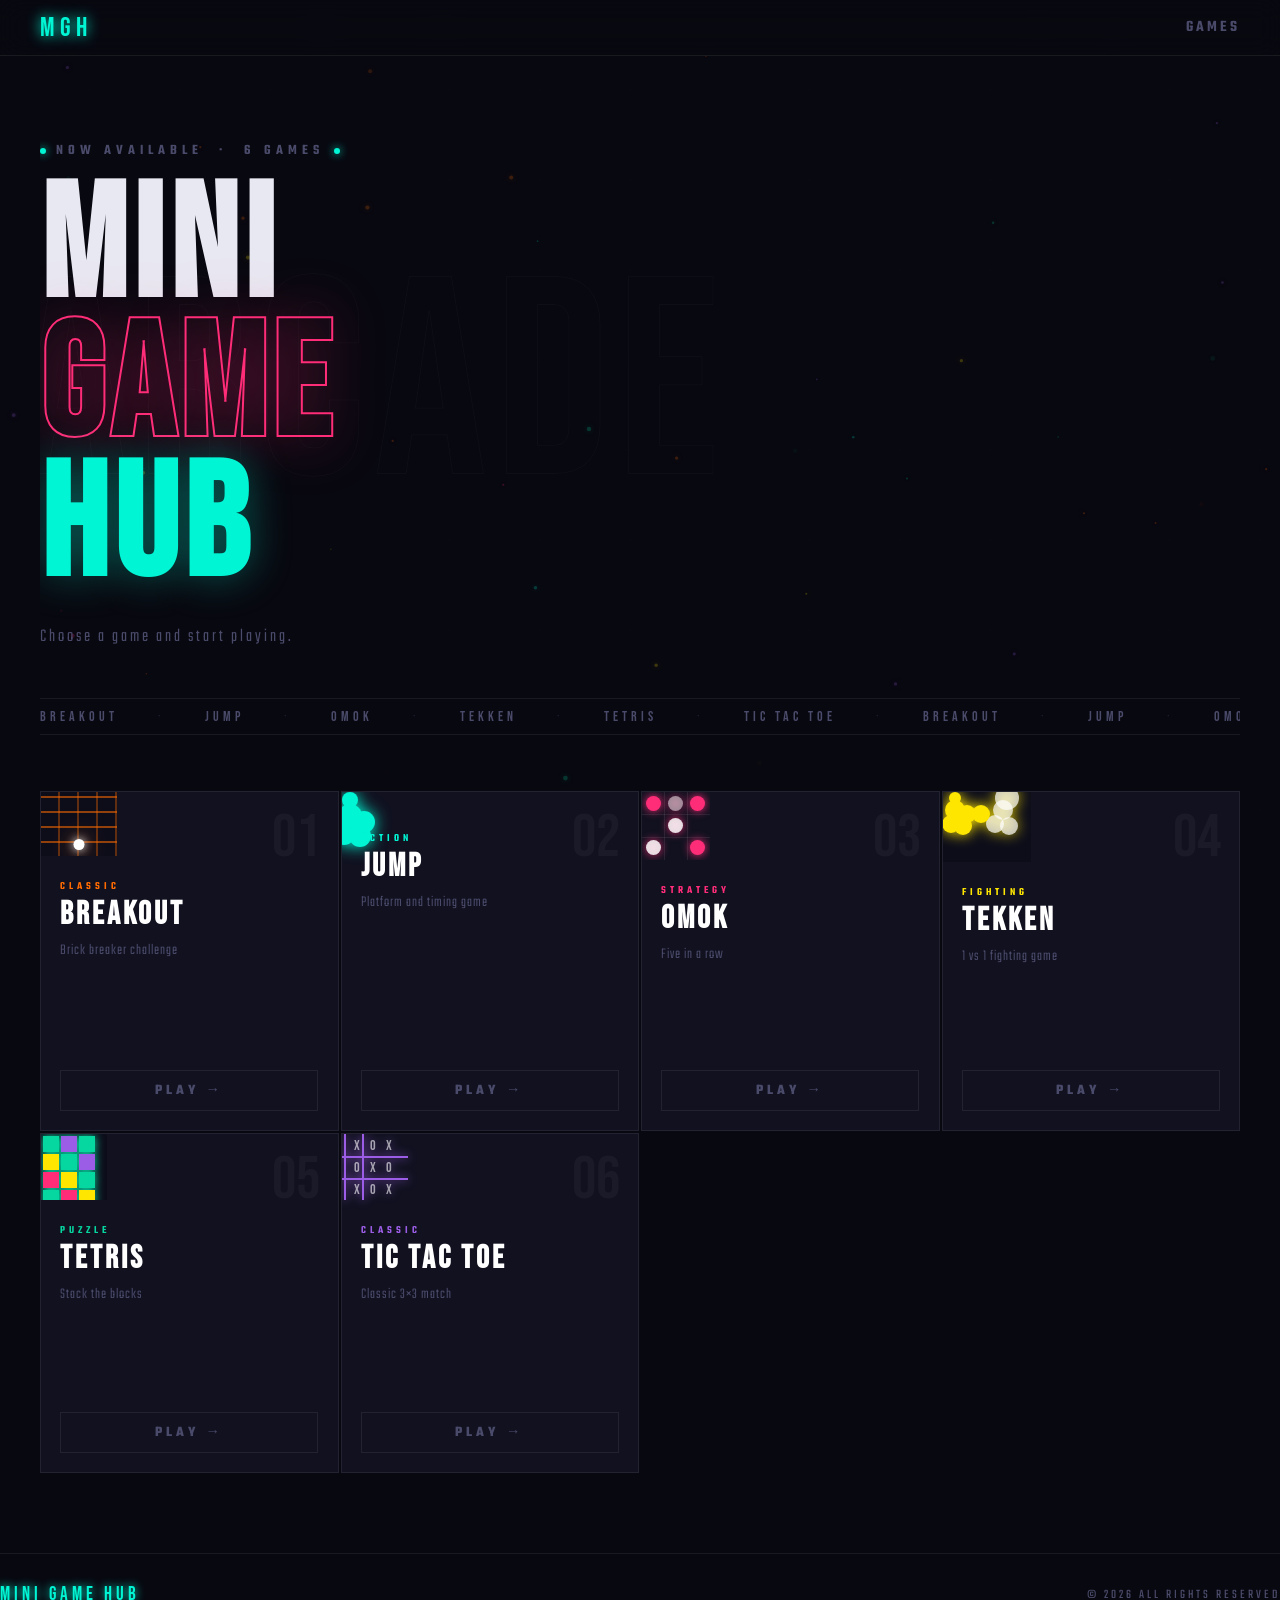
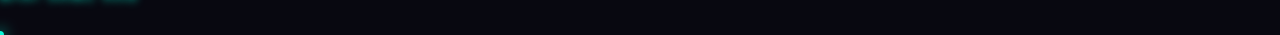
==== commit c15139b6: "Remove empty lines and clean up index.html" ====
--- a/index.html
+++ b/index.html
@@ -9,20 +9,18 @@
   <link rel="stylesheet" href="style.css" />
 </head>
 <body>
-
+ 
   <canvas id="bg-canvas"></canvas>
-
+ 
   <nav class="nav">
     <span class="nav-logo">MGH</span>
     <ul class="nav-links">
       <li><a href="#">GAMES</a></li>
-      <li><a href="#">RANKING</a></li>
-      <li><a href="#">ABOUT</a></li>
     </ul>
   </nav>
-
+ 
   <div class="page">
-
+ 
     <header class="hero">
       <div class="hero-bg-text" aria-hidden="true">ARCADE</div>
       <div class="hero-eyebrow">
@@ -37,7 +35,7 @@
       </h1>
       <p class="hero-sub">Choose a game and start playing.</p>
     </header>
-
+ 
     <div class="ticker" aria-hidden="true">
       <div class="ticker-track">
         <span>BREAKOUT</span><span class="sep">·</span>
@@ -54,9 +52,9 @@
         <span>TIC TAC TOE</span><span class="sep">·</span>
       </div>
     </div>
-
+ 
     <main class="games-grid">
-
+ 
       <a class="game-card" href="games/breakOut/index.html" data-color="#ff6b00">
         <div class="card-index">01</div>
         <div class="card-art breakout-art"></div>
@@ -68,7 +66,7 @@
         <div class="card-arrow">PLAY →</div>
         <div class="card-glow"></div>
       </a>
-
+ 
       <a class="game-card" href="games/jump/index.html" data-color="#00f5d4">
         <div class="card-index">02</div>
         <div class="card-art jump-art"></div>
@@ -80,7 +78,7 @@
         <div class="card-arrow">PLAY →</div>
         <div class="card-glow"></div>
       </a>
-
+ 
       <a class="game-card" href="games/omok/index.html" data-color="#ff2d78">
         <div class="card-index">03</div>
         <div class="card-art omok-art"></div>
@@ -92,7 +90,7 @@
         <div class="card-arrow">PLAY →</div>
         <div class="card-glow"></div>
       </a>
-
+ 
       <a class="game-card" href="games/tekken/index.html" data-color="#ffe600">
         <div class="card-index">04</div>
         <div class="card-art tekken-art"></div>
@@ -104,7 +102,7 @@
         <div class="card-arrow">PLAY →</div>
         <div class="card-glow"></div>
       </a>
-
+ 
       <a class="game-card" href="games/tetris/index.html" data-color="#06d6a0">
         <div class="card-index">05</div>
         <div class="card-art tetris-art"></div>
@@ -116,7 +114,7 @@
         <div class="card-arrow">PLAY →</div>
         <div class="card-glow"></div>
       </a>
-
+ 
       <a class="game-card" href="games/tictactoe/index.html" data-color="#9b5de5">
         <div class="card-index">06</div>
         <div class="card-art tictactoe-art"></div>
@@ -128,16 +126,18 @@
         <div class="card-arrow">PLAY →</div>
         <div class="card-glow"></div>
       </a>
-
+ 
     </main>
   </div>
-
+ 
   <footer class="footer">
     <span class="footer-logo">MINI GAME HUB</span>
     <span class="footer-copy">© 2026 ALL RIGHTS RESERVED</span>
   </footer>
-
+ 
   <script src="main.js"></script>
 </body>
 </html>
+ 
 
+
